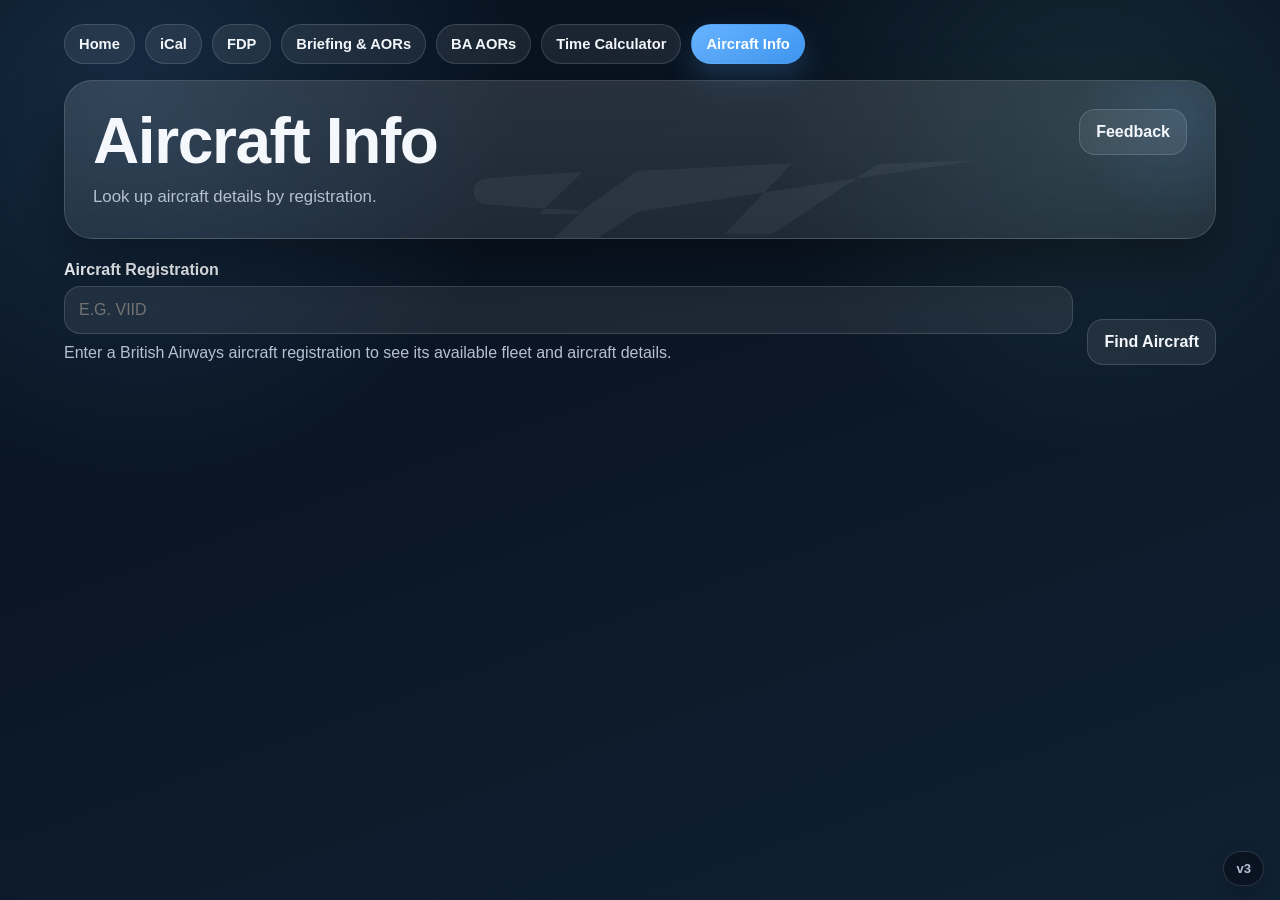
==== Aircraft Info/index.html @ baa90044 "Big update" ====
<!DOCTYPE html>
<html lang="en">
<head>
  <meta charset="UTF-8" />
  <meta name="viewport" content="width=device-width, initial-scale=1.0, viewport-fit=cover" />
  <meta name="description" content="Look up aircraft information by registration." />
  <title>Aircraft Info</title>
  <link rel="icon" href="../favicon.ico">
  <link rel="stylesheet" href="../assets/css/fbp-shared.css">
  <link rel="stylesheet" href="../assets/css/aircraft-info.css">
  <script src="../data/aircraft.js"></script>
  <script src="../data/aircraft-registrations.js"></script>
</head>
<body class="fbp-theme" data-fbp-version="v3">
  <main class="fbp-shell app-wrap">
    <section class="aircraft-info-page">
      <form id="aircraftLookupForm" class="aircraft-lookup" novalidate>
        <div>
          <label for="aircraftRegistration">Aircraft Registration</label>
          <input id="aircraftRegistration" name="registration" type="text" maxlength="5" autocomplete="off" placeholder="e.g. VIID" aria-describedby="lookupHelp" required>
          <p id="lookupHelp" class="lookup-help">Enter a British Airways aircraft registration to see its available fleet and aircraft details.</p>
        </div>
        <button class="lookup-button" type="submit">Find Aircraft</button>
      </form>
      <p id="lookupMessage" class="lookup-message" role="status" aria-live="polite"></p>
      <section id="aircraftResults" class="aircraft-results" hidden aria-live="polite">
        <h2 id="aircraftResultTitle"></h2>
        <p id="aircraftSource" class="aircraft-source"></p>
        <div class="aircraft-result-grid">
          <section class="aircraft-info-card">
            <h3>Registration Details</h3>
            <dl id="registrationDetails" class="aircraft-details"></dl>
          </section>
          <section class="aircraft-info-card">
            <h3>Aircraft Type Details</h3>
            <dl id="typeDetails" class="aircraft-details"></dl>
          </section>
        </div>
      </section>
    </section>
  </main>

  <script src="../assets/js/fbp-shared.js"></script>
  <script src="../assets/js/fbp-nav.js"></script>
  <script src="../assets/js/fbp-shell.js"></script>
  <script src="../assets/js/fbp-page.js"></script>
  <script src="../assets/js/aircraft-info.js"></script>
  <script>
    FBP.createPage({
      title: "Aircraft Info",
      subtitle: "Look up aircraft details by registration.",
      activePage: "aircraft-info"
    });
  </script>
</body>
</html>
---- assets/css/fbp-shared.css ----
:root {
  --bg-1: #06111d;
  --bg-2: #0b1726;
  --bg-3: #102133;
  --surface: rgba(255,255,255,0.08);
  --surface-2: rgba(255,255,255,0.05);
  --surface-hover: rgba(255,255,255,0.11);
  --border: rgba(255,255,255,0.14);
  --text: #f4f7fb;
  --muted: #b5c1d3;
  --accent: #66b3ff;
  --accent-2: #7ee2d0;
  --shadow: 0 24px 60px rgba(0,0,0,0.35);
  --radius-xl: 28px;
  --radius-lg: 20px;
  --radius-md: 16px;
}

*,
*::before,
*::after {

    box-sizing: border-box;

}


body.fbp-theme {
  margin: 0;
  font-family: Arial, Helvetica, sans-serif;
  color: var(--text);
  background:
    radial-gradient(circle at 10% 10%, rgba(102, 179, 255, 0.16), transparent 28%),
    radial-gradient(circle at 85% 15%, rgba(126, 226, 208, 0.10), transparent 24%),
    linear-gradient(160deg, var(--bg-1) 0%, var(--bg-2) 48%, var(--bg-3) 100%);
  min-height: 100vh;
  overflow-x: hidden;
}

.fbp-shell,
.fbp-layout-standard,
.fbp-layout-wide {

    width: 100%;
    margin: 0 auto;
    padding: 24px;
    box-sizing: border-box;

}

.fbp-layout-standard {

    max-width: 1200px;

}

.fbp-layout-wide {

    max-width: 1500px;

}

.fbp-shell:not(.fbp-layout-wide) {
  max-width: 1200px;
}

.fbp-hero,
.fbp-panel,
.fbp-card {
  position: relative;
  overflow: hidden;
  border: 1px solid var(--border);
  border-radius: var(--radius-xl);
  background:
    linear-gradient(180deg, rgba(255,255,255,0.08), rgba(255,255,255,0.04)),
    var(--surface-2);
  box-shadow: var(--shadow);
  backdrop-filter: blur(10px);
}

.fbp-hero {
  padding: 28px;
}

.fbp-card,
.fbp-panel {
  padding: 24px;
}

.fbp-hero::before,
.fbp-panel::before,
.fbp-card::before {
  content: "";
  position: absolute;
  width: 220px;
  height: 220px;
  right: -70px;
  top: -70px;
  border-radius: 50%;
  background: radial-gradient(circle, rgba(102,179,255,0.14), transparent 65%);
  pointer-events: none;
}

.fbp-aircraft-bg {
  position: absolute;
  inset: 0;
  pointer-events: none;
  opacity: 0.06;
  display: flex;
  align-items: center;
  justify-content: center;
}

.fbp-aircraft-bg svg {
  width: 85%;
  max-width: 950px;
  height: auto;
}

.fbp-topbar {
  display: flex;
  justify-content: space-between;
  align-items: flex-start;
  gap: 16px;
  flex-wrap: wrap;
  position: relative;
  z-index: 2;
}

.fbp-page-heading {
  flex: 1;
  min-width: 0;
}

.fbp-title {
  margin: 0;
  font-size: clamp(2.2rem, 5vw, 4.2rem);
  line-height: 1.02;
  letter-spacing: -1.4px;
}

.fbp-subtitle {
  margin: 10px 0 0;
  color: var(--muted);
  font-size: 1.05rem;
  line-height: 1.55;
}

.fbp-microline {
  margin: 8px 0 0;
  color: var(--muted);
  font-size: 0.9rem;
}

.fbp-toolbar {
  display: flex;
  gap: 10px;
  flex-wrap: wrap;
  justify-content: flex-end;
  align-items: flex-start;
}

.fbp-button,
.fbp-chip {
  display: inline-flex;
  align-items: center;
  justify-content: center;
  gap: 8px;
  min-height: 46px;
  padding: 12px 16px;
  border-radius: var(--radius-md);
  border: 1px solid var(--border);
  background: var(--surface);
  color: var(--text);
  text-decoration: none;
  font-weight: 700;
  transition: transform 0.2s ease, box-shadow 0.2s ease, background 0.2s ease, border-color 0.2s ease;
  cursor: pointer;
}

.fbp-button:hover,
.fbp-chip:hover,
.fbp-clickable:hover {
  transform: translateY(-3px);
  background: var(--surface-hover);
  box-shadow: 0 22px 45px rgba(0,0,0,0.20);
  border-color: rgba(102, 179, 255, 0.30);
}

.fbp-button:focus-visible,
.fbp-subnav a:focus-visible {
  outline: 2px solid var(--accent);
  outline-offset: 3px;
}

.fbp-button.primary {
  background: linear-gradient(135deg, var(--accent), #4198f2);
  color: white;
  border-color: transparent;
}

.fbp-button.primary:hover {
  filter: brightness(1.05);
}

.fbp-grid-3 {
  display: grid;
  grid-template-columns: repeat(3, 1fr);
  gap: 22px;
  margin-top: 26px;
}

.fbp-card {
  min-height: 220px;
  text-decoration: none;
  color: inherit;
  display: flex;
  flex-direction: column;
  justify-content: space-between;
}

.fbp-card h2,
.fbp-card h3 {
  margin: 0 0 10px;
  font-size: 1.35rem;
  line-height: 1.2;
}

.fbp-card p {
  margin: 0;
  color: var(--muted);
  line-height: 1.6;
}

.fbp-icon {
  width: 52px;
  height: 52px;
  border-radius: 16px;
  display: grid;
  place-items: center;
  margin-bottom: 16px;
  background: linear-gradient(135deg, var(--accent), var(--accent-2));
  color: #07131f;
  font-weight: 900;
  box-shadow: 0 14px 28px rgba(102,179,255,0.22);
}

.fbp-subnav {
  display: flex;
  gap: 10px;
  flex-wrap: wrap;
  margin-bottom: 16px;
}

.fbp-subnav a {
  display: inline-flex;
  align-items: center;
  justify-content: center;
  min-height: 40px;
  padding: 10px 14px;
  border-radius: 999px;
  border: 1px solid var(--border);
  background: var(--surface);
  color: var(--text);
  text-decoration: none;
  font-weight: 700;
  font-size: 0.92rem;
  transition: transform 0.2s ease, background 0.2s ease, border-color 0.2s ease, box-shadow 0.2s ease;
}

.fbp-subnav a:hover {
  transform: translateY(-2px);
  background: var(--surface-hover);
  border-color: rgba(102, 179, 255, 0.30);
  box-shadow: 0 14px 30px rgba(0,0,0,0.14);
}

.fbp-subnav a.active {
  background: linear-gradient(135deg, var(--accent), #4198f2);
  color: #fff;
  border-color: transparent;
  box-shadow: 0 14px 30px rgba(102,179,255,0.22);
}

.fbp-version {
  position: fixed;
  right: 16px;
  bottom: 14px;
  z-index: 999;
  padding: 9px 12px;
  border-radius: 999px;
  border: 1px solid var(--border);
  background: rgba(8,16,29,0.78);
  backdrop-filter: blur(10px);
  color: var(--muted);
  font-size: 0.82rem;
  font-weight: 700;
  box-shadow: 0 10px 25px rgba(0,0,0,0.18);
}

@media (max-width: 980px) {
  .fbp-grid-3 {
    grid-template-columns: 1fr;
  }
}

@media (max-width: 700px) {
  .fbp-shell {
    padding-top: calc(18px + env(safe-area-inset-top));
  }

  .fbp-hero,
  .fbp-card,
  .fbp-panel,
  .briefing-card,
  .ical-card,
  .fdp-card {
    padding: 20px;
    border-radius: 24px;
  }

  .fbp-topbar {
    flex-direction: column;
    align-items: stretch;
  }

  .fbp-toolbar {
    width: 100%;
  }

 .fbp-subnav {
    gap: 8px;
    margin-bottom: 14px;
  }

  .fbp-subnav a {
    flex: 1 1 calc(50% - 8px);
    min-width: 0;
  }

  .fbp-button,
  .fbp-chip {
    width: 100%;
  }

  .fbp-version {
    right: 12px;
    bottom: 12px;
  }

}

/* Shared visual treatment for feature-page panels. */
body.fbp-theme .briefing-card,
body.fbp-theme .ical-card,
body.fbp-theme .fdp-card {
  padding: 24px;
}

body.fbp-theme .briefing-card,
body.fbp-theme .ical-card,
body.fbp-theme .fdp-card,
body.fbp-theme .result-box {
  border: 1px solid var(--border);
  border-radius: var(--radius-xl);
  background:
    linear-gradient(180deg, rgba(255,255,255,0.08), rgba(255,255,255,0.04)),
    var(--surface-2);
  box-shadow: var(--shadow);
  color: var(--text);
}

body.fbp-theme .briefing-card h2,
body.fbp-theme .ical-card h2,
body.fbp-theme .fdp-card h2,
body.fbp-theme .fbp-panel > h2 {
  font-size: 1.2rem;
  font-weight: 800;
}

body.fbp-theme input:not([type="checkbox"]):not([type="radio"]):not(:disabled):not(.invalid),
body.fbp-theme select:not(:disabled):not(.invalid),
body.fbp-theme textarea:not(:disabled):not(.invalid) {
  border-color: var(--border);
  border-radius: var(--radius-md);
  background: var(--surface);
  color: var(--text);
}

body.fbp-theme button:not(.aircraft-code-btn):not(.equipment-chip) {
  min-height: 46px;
  padding: 12px 16px;
  border: 1px solid var(--border);
  border-radius: var(--radius-md);
  background: var(--surface);
  color: var(--text);
  font-family: inherit;
  font-weight: 700;
  transition: transform 0.18s ease, box-shadow 0.18s ease, background 0.18s ease, border-color 0.18s ease;
}

body.fbp-theme button.primary,
body.fbp-theme .fdp-choice-cta {
  border-color: transparent;
  background: linear-gradient(135deg, var(--accent), #4198f2);
  color: #fff;
}

body.fbp-theme button.success {
  border-color: transparent;
  background: linear-gradient(135deg, #34d399, #16a34a);
  color: #062719;
}

body.fbp-theme button.warn {
  border-color: transparent;
  background: linear-gradient(135deg, #fbbf24, #d97706);
  color: #271707;
}

body.fbp-theme button.danger {
  border-color: transparent;
  background: linear-gradient(135deg, #f87171, #dc2626);
  color: #fff;
}

body.fbp-theme .button-link,
body.fbp-theme .btn {
  min-height: 46px;
  padding: 12px 16px;
  border: 1px solid var(--border);
  border-radius: var(--radius-md);
  background: var(--surface);
  color: var(--text);
  font: inherit;
  font-weight: 700;
}

body.fbp-theme .btn.primary {
  border-color: transparent;
  background: linear-gradient(135deg, var(--accent), #4198f2);
  color: #fff;
}

body.fbp-theme input:disabled,
body.fbp-theme select:disabled,
body.fbp-theme textarea:disabled {
  border-color: var(--border);
  background: var(--surface-2);
  color: var(--muted);
  opacity: 0.7;
}

body.fbp-theme :focus-visible {
  outline-color: var(--accent);
}

@media (max-width: 700px) {
  body.fbp-theme .briefing-card,
  body.fbp-theme .ical-card,
  body.fbp-theme .fdp-card {
    padding: 20px;
    border-radius: 24px;
  }
}
---- assets/css/aircraft-info.css ----
.aircraft-info-page {
  margin-top: 22px;
  display: grid;
  gap: 18px;
}

.aircraft-lookup,
.aircraft-result-grid {
  display: grid;
  grid-template-columns: minmax(0, 1fr) auto;
  gap: 14px;
  align-items: end;
}

.aircraft-lookup label {
  display: block;
  margin-bottom: 7px;
  font-weight: 700;
}

.aircraft-lookup input {
  width: 100%;
  min-height: 48px;
  padding: 12px 14px;
  border: 1px solid var(--border);
  border-radius: 14px;
  background: var(--surface-2);
  color: var(--text);
  font: inherit;
  text-transform: uppercase;
}

.aircraft-lookup input:focus-visible {
  outline: 2px solid var(--accent);
  outline-offset: 2px;
}

.lookup-help,
.aircraft-source,
.lookup-message {
  margin: 7px 0 0;
  color: var(--muted);
  line-height: 1.5;
}

.lookup-button {
  min-height: 48px;
  padding: 11px 18px;
  border: 0;
  border-radius: 14px;
  background: linear-gradient(135deg, var(--accent), #4198f2);
  color: #fff;
  font: inherit;
  font-weight: 800;
  cursor: pointer;
}

.lookup-button:hover {
  filter: brightness(1.08);
}

.lookup-message:empty {
  display: none;
}

.lookup-message.error {
  color: #ff9a9a;
}

.aircraft-results[hidden] {
  display: none;
}

.aircraft-results h2 {
  margin: 0;
}

.aircraft-source {
  margin-top: -10px;
}

.aircraft-result-grid {
  grid-template-columns: repeat(2, minmax(0, 1fr));
  align-items: start;
}

.aircraft-info-card {
  min-width: 0;
  padding: 20px;
  border: 1px solid var(--border);
  border-radius: 20px;
  background: var(--surface-2);
  box-shadow: var(--shadow);
}

.aircraft-info-card h3 {
  margin: 0 0 14px;
  font-size: 1.05rem;
}

.aircraft-details {
  display: grid;
  gap: 0;
  margin: 0;
}

.aircraft-detail-row {
  display: grid;
  grid-template-columns: minmax(0, 0.85fr) minmax(0, 1.15fr);
  gap: 12px;
  padding: 10px 0;
  border-bottom: 1px solid var(--border);
}

.aircraft-detail-row:first-child {
  padding-top: 0;
}

.aircraft-detail-row:last-child {
  padding-bottom: 0;
  border-bottom: 0;
}

.aircraft-detail-row dt {
  color: var(--muted);
}

.aircraft-detail-row dd {
  margin: 0;
  text-align: right;
  overflow-wrap: anywhere;
}

@media (max-width: 760px) {
  .aircraft-result-grid {
    grid-template-columns: 1fr;
  }
}

@media (max-width: 520px) {
  .aircraft-lookup {
    grid-template-columns: 1fr;
  }

  .aircraft-lookup button {
    width: 100%;
  }

  .aircraft-detail-row {
    grid-template-columns: 1fr;
    gap: 4px;
  }

  .aircraft-detail-row dd {
    text-align: left;
  }
}
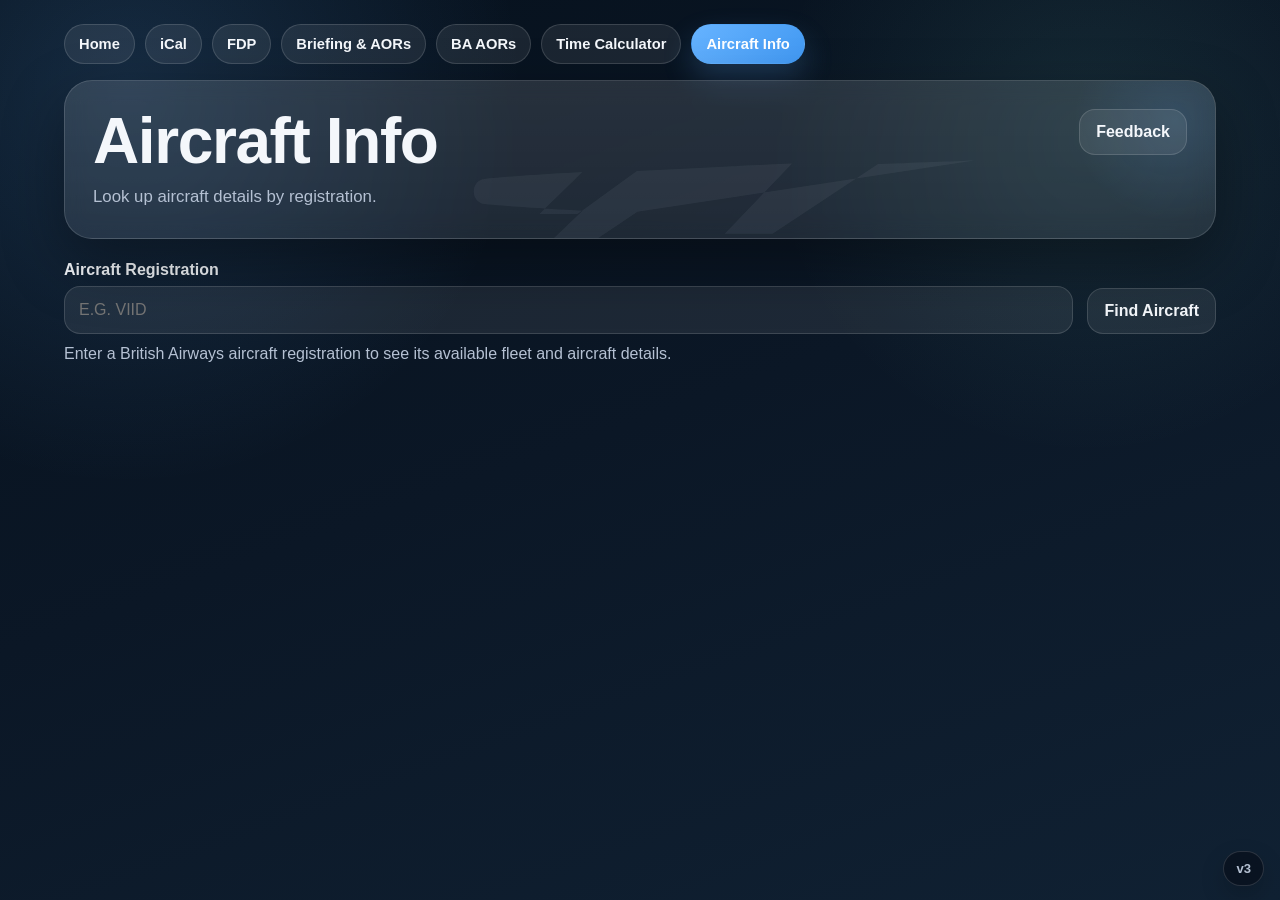
==== commit 7b80c488: "Update" ====
--- a/Aircraft Info/index.html
+++ b/Aircraft Info/index.html
@@ -18,9 +18,9 @@
         <div>
           <label for="aircraftRegistration">Aircraft Registration</label>
           <input id="aircraftRegistration" name="registration" type="text" maxlength="5" autocomplete="off" placeholder="e.g. VIID" aria-describedby="lookupHelp" required>
-          <p id="lookupHelp" class="lookup-help">Enter a British Airways aircraft registration to see its available fleet and aircraft details.</p>
         </div>
         <button class="lookup-button" type="submit">Find Aircraft</button>
+        <p id="lookupHelp" class="lookup-help">Enter a British Airways aircraft registration to see its available fleet and aircraft details.</p>
       </form>
       <p id="lookupMessage" class="lookup-message" role="status" aria-live="polite"></p>
       <section id="aircraftResults" class="aircraft-results" hidden aria-live="polite">
--- a/assets/css/aircraft-info.css
+++ b/assets/css/aircraft-info.css
@@ -43,6 +43,11 @@
   line-height: 1.5;
 }
 
+.lookup-help {
+  grid-column: 1 / -1;
+  margin-top: -6px;
+}
+
 .lookup-button {
   min-height: 48px;
   padding: 11px 18px;
@@ -73,10 +78,11 @@
 
 .aircraft-results h2 {
   margin: 0;
+  line-height: 1.25;
 }
 
 .aircraft-source {
-  margin-top: -10px;
+  margin-top: 0;
 }
 
 .aircraft-result-grid {
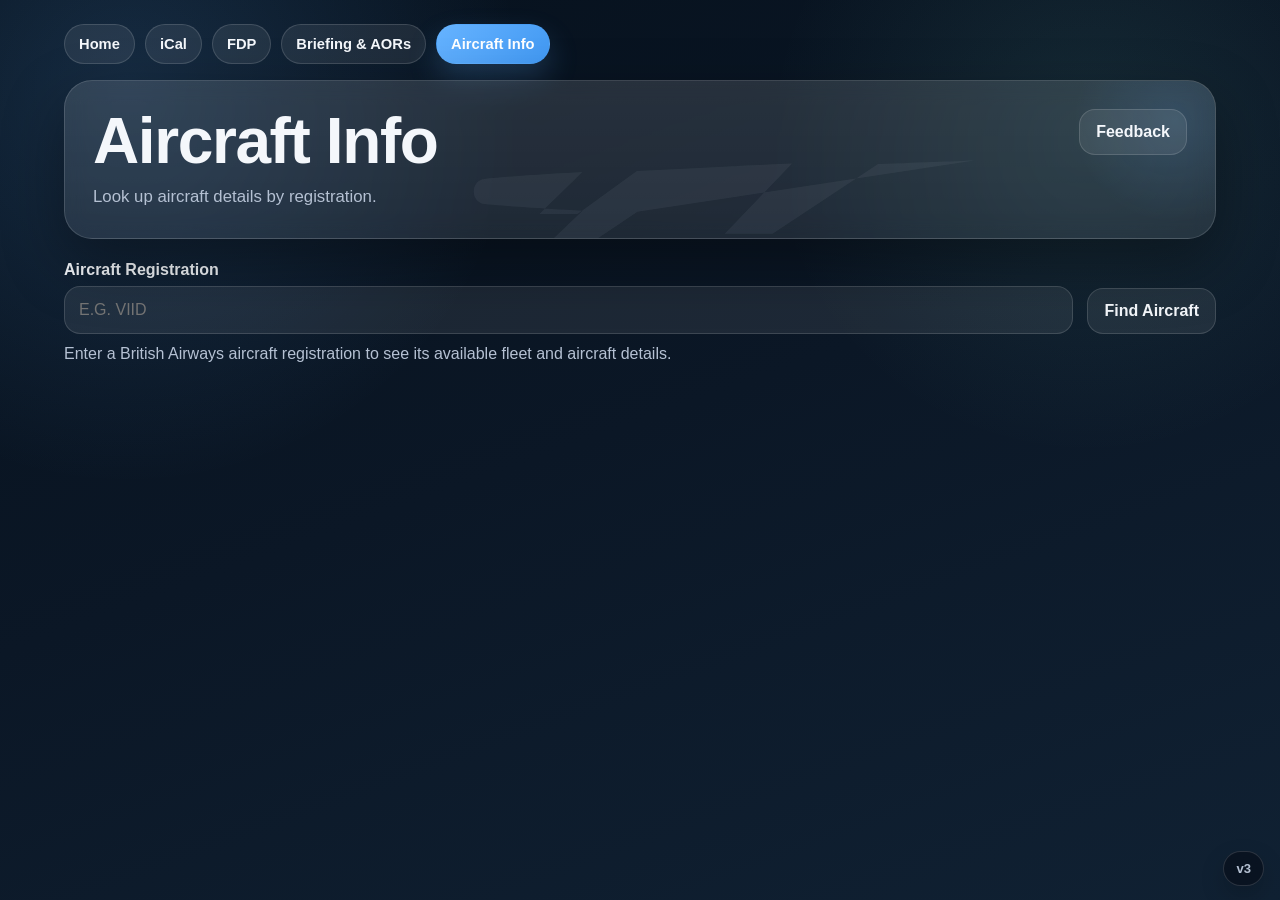
==== commit 609197e7: "uPDATES" ====
--- a/Aircraft Info/index.html
+++ b/Aircraft Info/index.html
@@ -26,16 +26,13 @@
       <section id="aircraftResults" class="aircraft-results" hidden aria-live="polite">
         <h2 id="aircraftResultTitle"></h2>
         <p id="aircraftSource" class="aircraft-source"></p>
-        <div class="aircraft-result-grid">
-          <section class="aircraft-info-card">
-            <h3>Registration Details</h3>
-            <dl id="registrationDetails" class="aircraft-details"></dl>
-          </section>
-          <section class="aircraft-info-card">
-            <h3>Aircraft Type Details</h3>
-            <dl id="typeDetails" class="aircraft-details"></dl>
-          </section>
-        </div>
+        <section class="aircraft-info-card">
+          <h3>Aircraft Details</h3>
+          <dl id="aircraftDetails" class="aircraft-details"></dl>
+          <h3 class="sep-heading">SEP Equipment</h3>
+          <dl id="sepEquipmentDetails" class="aircraft-details"></dl>
+          <div id="aircraftDocumentLinks" class="aircraft-document-links" aria-label="Aircraft documents"></div>
+        </section>
       </section>
     </section>
   </main>
--- a/assets/css/aircraft-info.css
+++ b/assets/css/aircraft-info.css
@@ -4,8 +4,7 @@
   gap: 18px;
 }
 
-.aircraft-lookup,
-.aircraft-result-grid {
+.aircraft-lookup {
   display: grid;
   grid-template-columns: minmax(0, 1fr) auto;
   gap: 14px;
@@ -85,11 +84,6 @@
   margin-top: 0;
 }
 
-.aircraft-result-grid {
-  grid-template-columns: repeat(2, minmax(0, 1fr));
-  align-items: start;
-}
-
 .aircraft-info-card {
   min-width: 0;
   padding: 20px;
@@ -103,6 +97,43 @@
   margin: 0 0 14px;
   font-size: 1.05rem;
 }
+
+.aircraft-info-card .sep-heading {
+  margin-top: 26px;
+  padding-top: 20px;
+  border-top: 1px solid var(--border);
+}
+
+.aircraft-document-links {
+  display: grid;
+  grid-template-columns: repeat(2, minmax(0, 1fr));
+  gap: 10px;
+  margin-top: 22px;
+}
+
+.aircraft-document-link {
+  display: flex;
+  min-height: 66px;
+  flex-direction: column;
+  justify-content: center;
+  padding: 12px 14px;
+  border: 1px solid rgba(255, 255, 255, .07);
+  border-radius: 16px;
+  background: rgba(255, 255, 255, .03);
+  color: var(--text);
+  text-align: left;
+  text-decoration: none;
+  font: inherit;
+}
+
+.aircraft-document-link:hover {
+  border-color: rgba(111, 195, 255, .45);
+  background: rgba(111, 195, 255, .08);
+}
+
+.aircraft-document-link strong { margin-bottom: 4px; }
+.aircraft-document-link span { color: var(--muted); font-size: .9rem; line-height: 1.5; }
+.aircraft-document-link.is-unavailable { opacity: .58; }
 
 .aircraft-details {
   display: grid;
@@ -137,12 +168,6 @@
   overflow-wrap: anywhere;
 }
 
-@media (max-width: 760px) {
-  .aircraft-result-grid {
-    grid-template-columns: 1fr;
-  }
-}
-
 @media (max-width: 520px) {
   .aircraft-lookup {
     grid-template-columns: 1fr;
@@ -151,6 +176,8 @@
   .aircraft-lookup button {
     width: 100%;
   }
+
+  .aircraft-document-links { grid-template-columns: 1fr; }
 
   .aircraft-detail-row {
     grid-template-columns: 1fr;
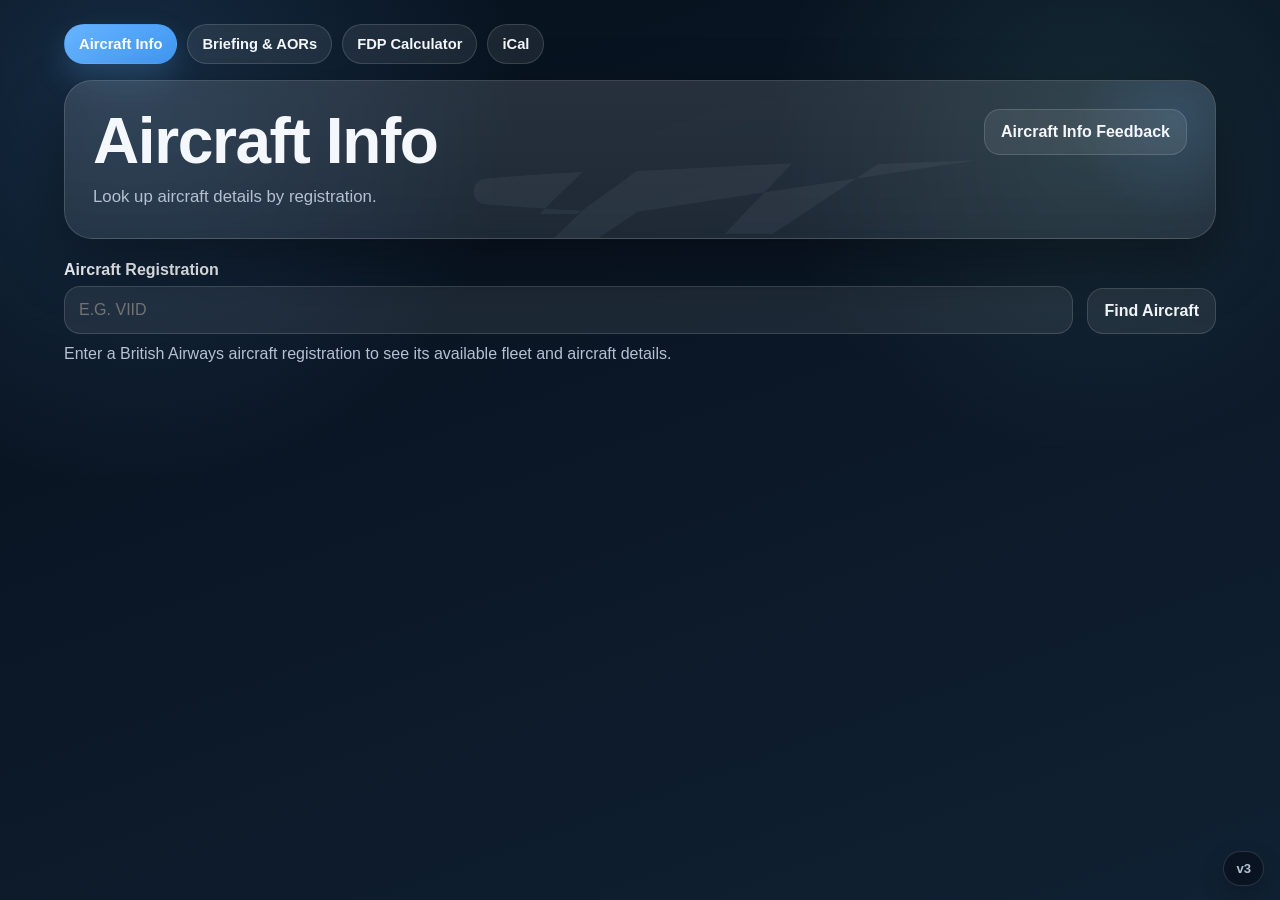
==== commit d874e191: "updates" ====
--- a/Aircraft Info/index.html
+++ b/Aircraft Info/index.html
@@ -46,6 +46,8 @@
     FBP.createPage({
       title: "Aircraft Info",
       subtitle: "Look up aircraft details by registration.",
+      feedbackText: "Aircraft Info Feedback",
+      feedbackSubject: "Aircraft Info Feedback",
       activePage: "aircraft-info"
     });
   </script>
--- a/assets/css/aircraft-info.css
+++ b/assets/css/aircraft-info.css
@@ -119,16 +119,19 @@
   padding: 12px 14px;
   border: 1px solid rgba(255, 255, 255, .07);
   border-radius: 16px;
-  background: rgba(255, 255, 255, .03);
+  border-color: rgba(111, 195, 255, .34);
+  background: linear-gradient(135deg, rgba(39, 126, 183, .34), rgba(39, 126, 183, .12));
   color: var(--text);
   text-align: left;
   text-decoration: none;
   font: inherit;
+  box-shadow: 0 8px 20px rgba(15, 95, 145, .14);
 }
 
 .aircraft-document-link:hover {
-  border-color: rgba(111, 195, 255, .45);
-  background: rgba(111, 195, 255, .08);
+  border-color: rgba(111, 195, 255, .7);
+  background: linear-gradient(135deg, rgba(39, 145, 210, .48), rgba(39, 126, 183, .2));
+  transform: translateY(-1px);
 }
 
 .aircraft-document-link strong { margin-bottom: 4px; }
